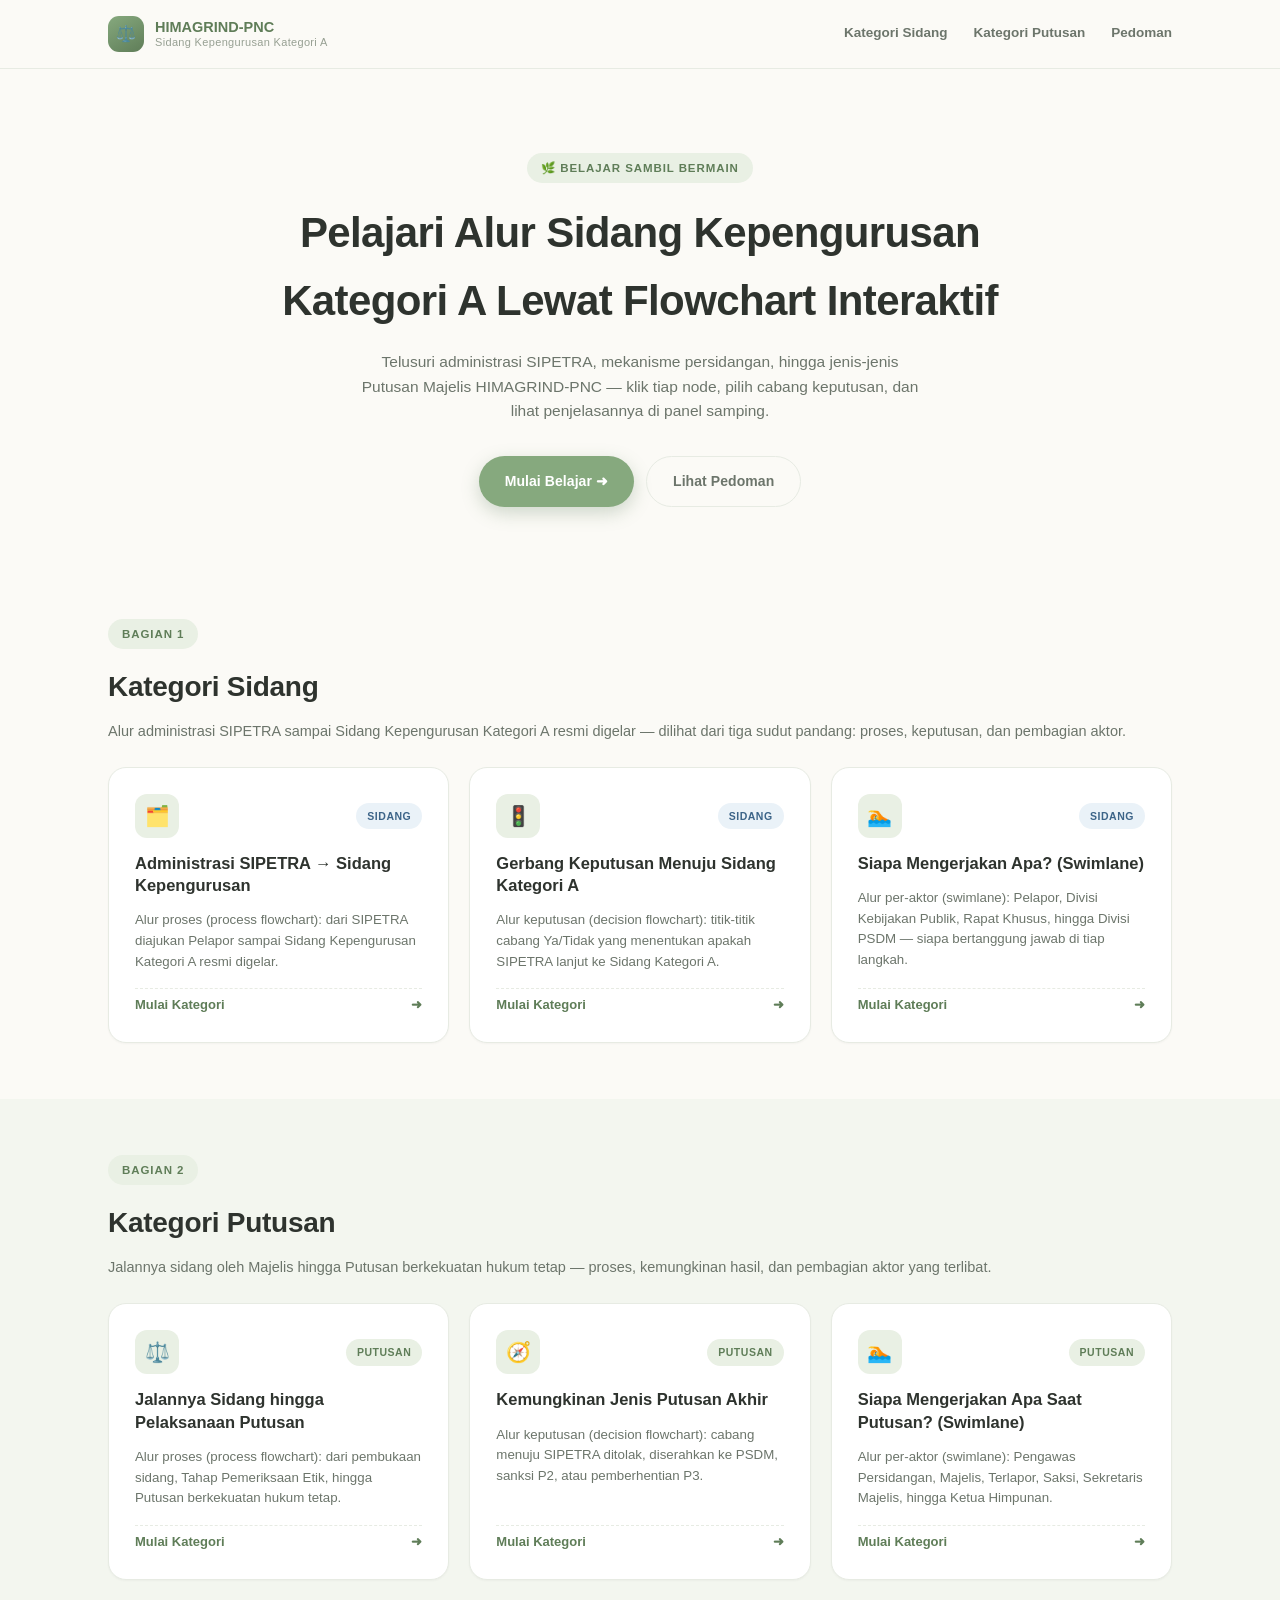
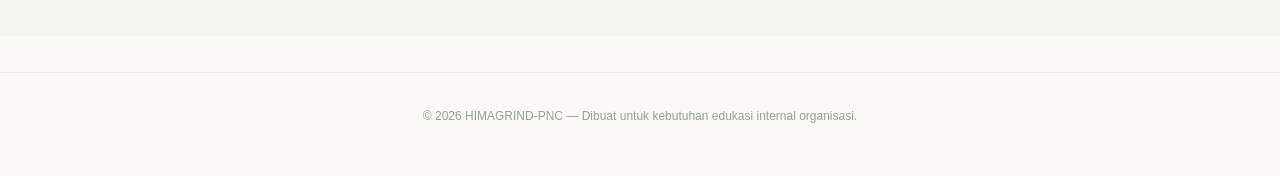
==== index.html @ eec42238 "Initial commit" ====
<!DOCTYPE html>
<html lang="id">
<head>
<meta charset="UTF-8">
<meta name="viewport" content="width=device-width, initial-scale=1.0">
<title>Flowchart Game — Sidang Kepengurusan Kategori A | HIMAGRIND-PNC</title>
<link rel="stylesheet" href="assets/css/main.css">
</head>
<body>

  <nav class="navbar">
    <div class="navbar-inner">
      <div class="brand">
        <div class="brand-emblem">⚖️</div>
        <div class="brand-text">
          <span>HIMAGRIND-PNC</span>
          <small>Sidang Kepengurusan Kategori A</small>
        </div>
      </div>
      <div class="nav-links">
        <a href="#kategori-sidang">Kategori Sidang</a>
        <a href="#kategori-putusan">Kategori Putusan</a>
        <a href="docs/PEDOMAN.md" target="_blank" rel="noopener">Pedoman</a>
      </div>
    </div>
  </nav>

  <!-- HERO: satu fokus, satu CTA -->
  <header class="hero container">
    <span class="eyebrow">🌿 Belajar Sambil Bermain</span>
    <h1>Pelajari Alur Sidang Kepengurusan Kategori A Lewat Flowchart Interaktif</h1>
    <p>Telusuri administrasi SIPETRA, mekanisme persidangan, hingga jenis-jenis Putusan Majelis HIMAGRIND-PNC — klik tiap node, pilih cabang keputusan, dan lihat penjelasannya di panel samping.</p>
    <div class="hero-cta-row">
      <a class="btn btn-primary" href="#kategori-sidang">Mulai Belajar ➜</a>
      <a class="btn btn-secondary" href="docs/PEDOMAN.md" target="_blank" rel="noopener">Lihat Pedoman</a>
    </div>
  </header>

  <!-- SECTION: Kategori Sidang -->
  <section class="section" id="kategori-sidang">
    <div class="container">
      <div class="section-head align-left">
        <span class="eyebrow">Bagian 1</span>
        <h2>Kategori Sidang</h2>
        <p>Alur administrasi SIPETRA sampai Sidang Kepengurusan Kategori A resmi digelar — dilihat dari tiga sudut pandang: proses, keputusan, dan pembagian aktor.</p>
      </div>
      <div class="category-grid" id="gridSidang"></div>
    </div>
  </section>

  <!-- SECTION: Kategori Putusan -->
  <section class="section section-alt" id="kategori-putusan">
    <div class="container">
      <div class="section-head align-left">
        <span class="eyebrow">Bagian 2</span>
        <h2>Kategori Putusan</h2>
        <p>Jalannya sidang oleh Majelis hingga Putusan berkekuatan hukum tetap — proses, kemungkinan hasil, dan pembagian aktor yang terlibat.</p>
      </div>
      <div class="category-grid" id="gridPutusan"></div>
    </div>
  </section>

  <footer class="site-footer">
    © <span data-year></span> HIMAGRIND-PNC — Dibuat untuk kebutuhan edukasi internal organisasi.
  </footer>

  <script src="assets/js/flowchart-data.js"></script>
  <script src="assets/js/main.js"></script>
</body>
</html>
---- assets/css/main.css ----
/* =========================================================
   MAIN.CSS — v2 (Redesign visual, workflow tidak berubah)
   Arah desain: clean, lega, terstruktur per-section, CTA tegas,
   tombol sekunder tenang, tetap soft sage & cute.
   ========================================================= */

:root{
  --bg: #FBFAF6;
  --bg-alt: #F3F6EF;
  --card-bg: #FFFFFF;

  --sage: #86A97E;
  --sage-dark: #5F7D58;
  --sage-pale: #E9F0E4;
  --sage-line: #D7E4D1;

  --text: #2E332E;
  --text-soft: #6C756B;
  --text-faint: #97A093;
  --border: #E7EBE3;

  --amber: #D9A854;
  --amber-pale: #FBF2E1;
  --amber-line: #EBD3A0;
  --amber-text: #93701F;

  --rose: #D98B85;
  --rose-pale: #FBEBE9;
  --rose-line: #EEC6C2;
  --rose-text: #A2554E;

  --blue: #6F9BC2;
  --blue-pale: #EAF2F8;
  --blue-line: #C9DDEC;
  --blue-text: #3C6488;

  --success: #78A971;
  --success-pale: #E9F3E6;

  --r-xl: 26px;
  --r-lg: 18px;
  --r-md: 12px;
  --r-sm: 8px;
  --r-pill: 999px;

  --shadow-xs: 0 1px 2px rgba(40,50,40,0.04);
  --shadow-sm: 0 4px 16px rgba(40,50,40,0.06);
  --shadow-md: 0 10px 30px rgba(40,50,40,0.09);

  --space-1: 6px;
  --space-2: 10px;
  --space-3: 16px;
  --space-4: 24px;
  --space-5: 36px;
  --space-6: 56px;
  --space-7: 84px;

  --font: "Poppins","Segoe UI",-apple-system,BlinkMacSystemFont,sans-serif;
}

*{box-sizing:border-box;}
html{scroll-behavior:smooth;}
html,body{margin:0;padding:0;}
body{
  font-family:var(--font);
  background:var(--bg);
  color:var(--text);
  line-height:1.6;
  -webkit-font-smoothing:antialiased;
}
img{max-width:100%;display:block;}
a{color:inherit;text-decoration:none;}
button{font-family:inherit;cursor:pointer;}
ul{margin:0;padding:0;list-style:none;}
h1,h2,h3,h4{margin:0;}
p{margin:0;}

.container{max-width:1120px;margin:0 auto;padding:0 28px;}
.container-narrow{max-width:760px;margin:0 auto;padding:0 28px;}

/* =========================================================
   1. NAVBAR — ringkas, minim elemen
   ========================================================= */
.navbar{
  position:sticky;top:0;z-index:50;
  background:rgba(251,250,246,0.92);
  backdrop-filter:blur(8px);
  border-bottom:1px solid var(--border);
}
.navbar-inner{
  max-width:1120px;margin:0 auto;padding:16px 28px;
  display:flex;align-items:center;justify-content:space-between;
}
.brand{display:flex;align-items:center;gap:11px;font-weight:700;color:var(--sage-dark);}
.brand-emblem{
  width:36px;height:36px;border-radius:11px;
  background:linear-gradient(150deg,var(--sage),var(--sage-dark));
  display:flex;align-items:center;justify-content:center;
  color:#fff;font-size:16px;flex-shrink:0;
}
.brand-text{display:flex;flex-direction:column;line-height:1.15;}
.brand-text span{font-size:14.5px;}
.brand-text small{font-weight:500;color:var(--text-faint);font-size:11px;letter-spacing:.03em;}
.nav-links{display:flex;gap:26px;font-size:13.5px;font-weight:600;color:var(--text-soft);}
.nav-links a{padding:6px 0;border-bottom:2px solid transparent;transition:color .15s ease,border-color .15s ease;}
.nav-links a:hover{color:var(--sage-dark);border-color:var(--sage-line);}

/* =========================================================
   2. SECTION SCAFFOLD — pembagian tegas & konsisten
   ========================================================= */
.section{padding:var(--space-6) 0;}
.section-alt{background:var(--bg-alt);}
.section-tight{padding:var(--space-4) 0;}

.eyebrow{
  display:inline-flex;align-items:center;gap:7px;
  font-size:11.5px;font-weight:700;letter-spacing:.08em;text-transform:uppercase;
  color:var(--sage-dark);background:var(--sage-pale);
  padding:6px 14px;border-radius:var(--r-pill);
  margin-bottom:var(--space-3);
}
.section-head{
  max-width:640px;margin:0 auto var(--space-5);text-align:center;
}
.section-head.align-left{margin:0 0 var(--space-4);text-align:left;max-width:none;}
.section-head h2{font-size:clamp(21px,2.6vw,28px);font-weight:800;letter-spacing:-0.01em;}
.section-head p{color:var(--text-soft);font-size:14.5px;margin-top:10px;}

/* =========================================================
   3. HERO
   ========================================================= */
.hero{padding:var(--space-7) 0 var(--space-6);text-align:center;}
.hero h1{
  font-size:clamp(28px,4.4vw,42px);
  font-weight:800;letter-spacing:-0.015em;color:var(--text);
  margin-bottom:16px;max-width:760px;margin-left:auto;margin-right:auto;
}
.hero p{max-width:560px;margin:0 auto;color:var(--text-soft);font-size:15.5px;}
.hero-cta-row{display:flex;justify-content:center;gap:12px;margin-top:32px;flex-wrap:wrap;}

/* =========================================================
   4. BUTTON — primer tegas, sekunder tenang
   ========================================================= */
.btn{
  display:inline-flex;align-items:center;justify-content:center;gap:8px;
  padding:13px 26px;border-radius:var(--r-pill);border:none;
  font-size:14px;font-weight:700;letter-spacing:.005em;
  transition:transform .15s ease,background .15s ease,box-shadow .15s ease,border-color .15s ease,color .15s ease;
  white-space:nowrap;
}
.btn-primary{
  background:var(--sage);color:#fff;
  box-shadow:0 6px 18px rgba(95,125,88,0.28);
}
.btn-primary:hover{background:var(--sage-dark);transform:translateY(-1px);box-shadow:0 8px 22px rgba(95,125,88,0.34);}
.btn-secondary{
  background:transparent;color:var(--text-soft);
  border:1.5px solid var(--border);
}
.btn-secondary:hover{border-color:var(--sage-line);color:var(--sage-dark);background:var(--sage-pale);}
.btn-quiet{
  background:none;border:none;color:var(--text-faint);
  padding:10px 14px;font-weight:600;
}
.btn-quiet:hover{color:var(--sage-dark);}
.btn:disabled{opacity:.35;cursor:not-allowed;transform:none !important;box-shadow:none !important;}
.btn-block{width:100%;}
.btn-sm{padding:9px 18px;font-size:13px;}

/* =========================================================
   5. KARTU KATEGORI — modular, konsisten, mudah dipindai
   ========================================================= */
.category-grid{
  display:grid;
  grid-template-columns:repeat(auto-fit,minmax(280px,1fr));
  gap:20px;
}
.category-card{
  background:var(--card-bg);
  border:1px solid var(--border);
  border-radius:var(--r-lg);
  padding:26px;
  box-shadow:var(--shadow-xs);
  transition:transform .18s ease,box-shadow .18s ease,border-color .18s ease;
  display:flex;flex-direction:column;gap:14px;
}
.category-card:hover{transform:translateY(-3px);box-shadow:var(--shadow-md);border-color:var(--sage-line);}
.card-top-row{display:flex;align-items:center;justify-content:space-between;}
.category-icon{
  width:44px;height:44px;border-radius:var(--r-md);
  background:var(--sage-pale);
  display:flex;align-items:center;justify-content:center;font-size:20px;
}
.category-tag{
  font-size:10.5px;font-weight:700;letter-spacing:.05em;text-transform:uppercase;
  background:var(--amber-pale);color:var(--amber-text);
  padding:5px 11px;border-radius:var(--r-pill);
}
.category-tag.tag-sidang{background:var(--blue-pale);color:var(--blue-text);}
.category-tag.tag-putusan{background:var(--sage-pale);color:var(--sage-dark);}
.category-card h3{font-size:16.5px;font-weight:700;line-height:1.35;}
.category-card .cat-desc{font-size:13.3px;color:var(--text-soft);flex-grow:1;line-height:1.55;}
.card-cta{
  display:flex;align-items:center;justify-content:space-between;
  font-size:13px;font-weight:700;color:var(--sage-dark);
  padding-top:6px;border-top:1px dashed var(--border);margin-top:2px;
}
.card-cta .arrow{transition:transform .15s ease;}
.category-card:hover .card-cta .arrow{transform:translateX(3px);}

/* =========================================================
   6. HALAMAN KATEGORI (GAME) — fokus tunggal ke flowchart
   ========================================================= */
.game-header{background:var(--bg-alt);border-bottom:1px solid var(--border);padding:34px 0 30px;}
.game-header .crumbs{font-size:12px;color:var(--text-faint);margin-bottom:12px;}
.game-header .crumbs a{color:var(--sage-dark);font-weight:600;}
.game-header h1{font-size:clamp(21px,2.8vw,27px);font-weight:800;letter-spacing:-0.01em;max-width:680px;}
.game-header .cat-sub{color:var(--text-soft);font-size:13.8px;margin-top:9px;max-width:620px;}
.game-header .meta-row{display:flex;gap:10px;flex-wrap:wrap;margin-top:16px;}
.meta-pill{
  font-size:11.5px;font-weight:700;color:var(--amber-text);background:var(--amber-pale);
  padding:5px 12px;border-radius:var(--r-pill);
}

.game-wrap{
  display:grid;grid-template-columns:1.45fr 1fr;gap:24px;
  padding:var(--space-5) 0 var(--space-6);align-items:start;
}
@media (max-width:900px){.game-wrap{grid-template-columns:1fr;}}

.progress-strip{display:flex;align-items:center;gap:12px;margin-bottom:22px;}
.progress-bar-outer{flex-grow:1;height:6px;background:var(--sage-pale);border-radius:var(--r-pill);overflow:hidden;}
.progress-bar-inner{height:100%;background:var(--sage);border-radius:var(--r-pill);width:0%;transition:width .3s ease;}
.progress-text{font-size:11.5px;color:var(--text-faint);white-space:nowrap;font-weight:600;}

.flowchart-panel{
  background:var(--card-bg);border:1px solid var(--border);border-radius:var(--r-xl);
  padding:28px;box-shadow:var(--shadow-sm);
}

.start-screen{text-align:center;padding:56px 12px 44px;}
.start-screen .emoji{font-size:38px;margin-bottom:16px;}
.start-screen h2{font-size:19px;font-weight:800;margin-bottom:10px;}
.start-screen p{color:var(--text-soft);font-size:13.8px;max-width:400px;margin:0 auto 26px;line-height:1.6;}

.flowchart-area{
  display:flex;flex-direction:column;align-items:center;gap:0;
  max-height:600px;overflow-y:auto;padding:8px 4px 4px;
}
.flowchart-area::-webkit-scrollbar{width:6px;}
.flowchart-area::-webkit-scrollbar-thumb{background:var(--sage-line);border-radius:6px;}

.f-node{
  width:100%;max-width:460px;
  border-radius:var(--r-lg);
  padding:16px 20px;
  border:1px solid var(--sage-line);
  background:var(--sage-pale);
  font-size:13.3px;
  cursor:pointer;
  position:relative;
  animation:popin .25s ease;
  transition:box-shadow .15s ease, border-color .15s ease, transform .1s ease;
}
.f-node:hover{box-shadow:var(--shadow-sm);transform:translateY(-1px);}
.f-node.active{border-color:var(--sage-dark);box-shadow:0 0 0 3px rgba(134,169,126,0.18);}
.f-node .f-type{font-size:10px;font-weight:800;letter-spacing:.07em;text-transform:uppercase;color:var(--sage-dark);margin-bottom:5px;display:block;}
.f-node .f-title{font-weight:700;color:var(--text);line-height:1.4;}
.f-node .f-actor{display:inline-flex;align-items:center;gap:5px;margin-top:10px;font-size:10.5px;font-weight:700;background:#fff;color:var(--text-soft);padding:3px 10px;border-radius:var(--r-pill);border:1px solid var(--border);}

.f-node.type-start{background:var(--success-pale);border-color:#cfe3ca;border-radius:var(--r-pill);text-align:center;}
.f-node.type-start .f-type{color:var(--success);}
.f-node.type-end{background:var(--rose-pale);border-color:var(--rose-line);border-radius:var(--r-pill);text-align:center;}
.f-node.type-end .f-type{color:var(--rose-text);}
.f-node.type-decision{background:var(--amber-pale);border-color:var(--amber-line);}
.f-node.type-decision .f-type{color:var(--amber-text);}
.f-node.type-process{background:var(--blue-pale);border-color:var(--blue-line);}
.f-node.type-process .f-type{color:var(--blue-text);}

.f-connector{width:1.5px;height:26px;background:var(--sage-line);}

.choice-row{display:flex;gap:10px;flex-wrap:wrap;justify-content:center;margin:16px 0 6px;}
.choice-btn{
  padding:11px 20px;border-radius:var(--r-pill);border:1.5px solid var(--sage);
  background:#fff;color:var(--sage-dark);font-weight:700;font-size:13px;
  transition:background .15s ease, color .15s ease, transform .15s ease;
}
.choice-btn:hover{background:var(--sage);color:#fff;transform:translateY(-1px);}
.choice-btn.taken{background:var(--sage);color:#fff;}
.choice-btn:disabled:not(.taken){opacity:.35;}

.f-continue-row{display:flex;justify-content:center;margin:16px 0 4px;}

@keyframes popin{from{opacity:0;transform:translateY(-5px) scale(.985);}to{opacity:1;transform:translateY(0) scale(1);}}

/* =========================================================
   7. INFO PANEL — tenang, whitespace jadi pemisah utama
   ========================================================= */
.info-panel{
  background:var(--card-bg);border:1px solid var(--border);border-radius:var(--r-xl);
  padding:26px;box-shadow:var(--shadow-sm);position:sticky;top:88px;
}
.info-panel .panel-label{font-size:11px;letter-spacing:.06em;text-transform:uppercase;color:var(--text-faint);font-weight:700;margin-bottom:16px;}
.info-empty{color:var(--text-faint);font-size:13.3px;text-align:center;padding:36px 10px;line-height:1.6;}
.info-node-type{
  display:inline-block;font-size:10.5px;font-weight:800;letter-spacing:.05em;text-transform:uppercase;
  padding:4px 12px;border-radius:var(--r-pill);margin-bottom:14px;
}
.info-node-type.type-start{background:var(--success-pale);color:var(--success);}
.info-node-type.type-process{background:var(--blue-pale);color:var(--blue-text);}
.info-node-type.type-decision{background:var(--amber-pale);color:var(--amber-text);}
.info-node-type.type-end{background:var(--rose-pale);color:var(--rose-text);}
.info-panel .info-title{font-size:17px;font-weight:800;margin-bottom:10px;line-height:1.4;}
.info-panel .info-desc{font-size:13.6px;color:var(--text-soft);margin-bottom:6px;line-height:1.65;}
.info-block{margin-top:18px;padding-top:18px;border-top:1px solid var(--border);}
.info-block h5{font-size:10.5px;text-transform:uppercase;letter-spacing:.05em;color:var(--text-faint);font-weight:700;margin-bottom:8px;}
.info-actor-badge{display:inline-flex;align-items:center;gap:6px;font-size:12.5px;font-weight:700;background:var(--sage-pale);color:var(--sage-dark);padding:6px 13px;border-radius:var(--r-pill);}
.info-legal{font-size:12.3px;font-weight:600;color:var(--amber-text);background:var(--amber-pale);padding:7px 13px;border-radius:var(--r-md);display:inline-block;line-height:1.5;}
.info-choices li{font-size:12.8px;padding:8px 0;border-bottom:1px dashed var(--border);line-height:1.5;}
.info-choices li:last-child{border-bottom:none;}
.info-choices b{color:var(--sage-dark);}

/* =========================================================
   8. CONTROLS — tombol utama menonjol, sekunder senyap
   ========================================================= */
.controls-row{display:flex;justify-content:space-between;align-items:center;gap:10px;margin-top:22px;padding-top:20px;border-top:1px solid var(--border);flex-wrap:wrap;}
.controls-row .left-group,.controls-row .right-group{display:flex;gap:4px;flex-wrap:wrap;align-items:center;}

/* =========================================================
   9. HASIL PAGE
   ========================================================= */
.result-wrap{max-width:600px;margin:0 auto;padding:var(--space-7) 28px var(--space-6);}
.result-card{background:var(--card-bg);border:1px solid var(--border);border-radius:var(--r-xl);padding:44px 34px;box-shadow:var(--shadow-sm);text-align:center;}
.result-emoji{font-size:46px;margin-bottom:16px;}
.result-card h1{font-size:22px;font-weight:800;margin-bottom:10px;letter-spacing:-0.01em;}
.result-card p{color:var(--text-soft);font-size:13.8px;margin-bottom:26px;}
.result-path{text-align:left;background:var(--bg-alt);border-radius:var(--r-md);padding:18px 20px;margin:0 0 26px;font-size:12.8px;max-height:280px;overflow-y:auto;}
.result-path li{padding:7px 0;border-bottom:1px dashed var(--border);line-height:1.5;}
.result-path li:last-child{border-bottom:none;}
.result-actions{display:flex;gap:10px;justify-content:center;flex-wrap:wrap;}

/* =========================================================
   10. FOOTER
   ========================================================= */
.site-footer{text-align:center;padding:34px 20px 50px;color:var(--text-faint);font-size:12px;border-top:1px solid var(--border);margin-top:var(--space-5);}

/* =========================================================
   11. RESPONSIVE
   ========================================================= */
@media (max-width:640px){
  .container,.container-narrow{padding:0 18px;}
  .navbar-inner{padding:13px 18px;}
  .hero{padding:var(--space-6) 0 var(--space-5);}
  .section{padding:var(--space-5) 0;}
  .flowchart-panel,.info-panel{padding:18px;}
  .f-node{max-width:100%;}
  .game-header{padding:26px 0 22px;}
  .result-card{padding:30px 22px;}
}
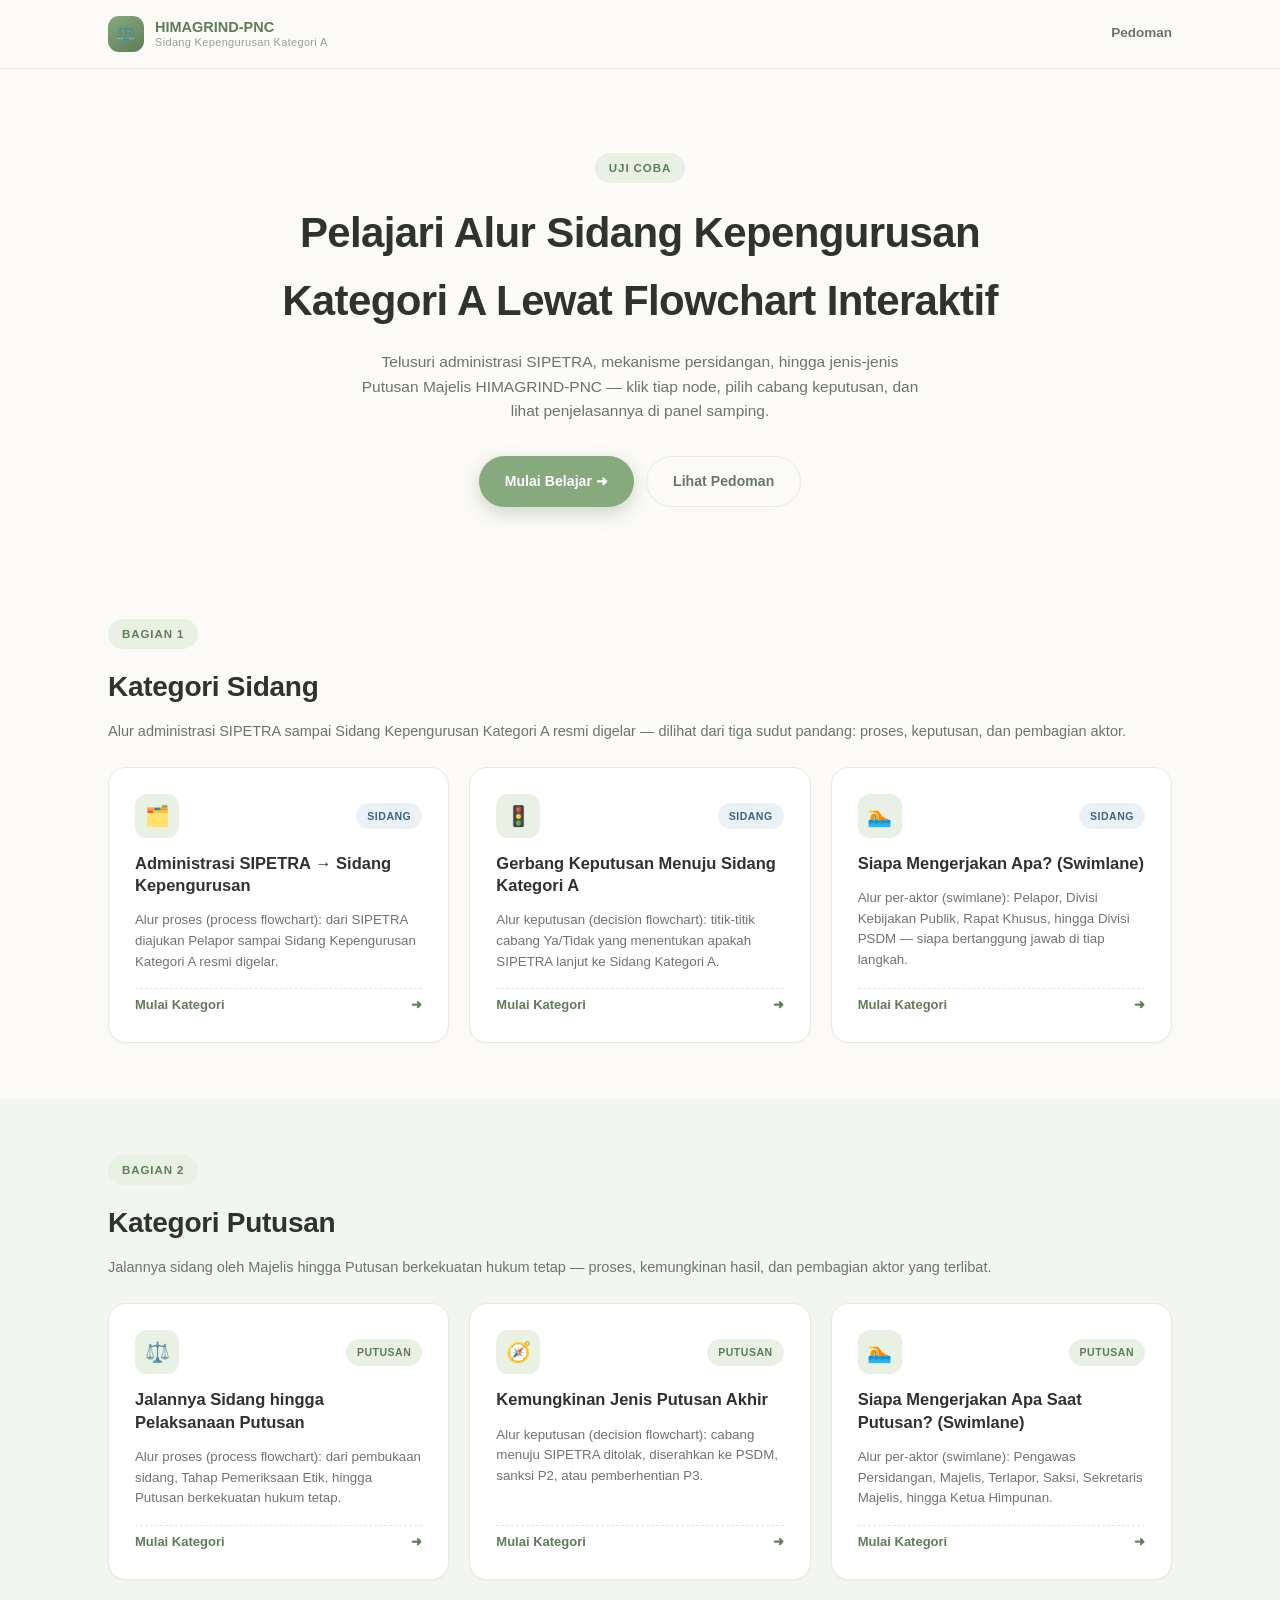
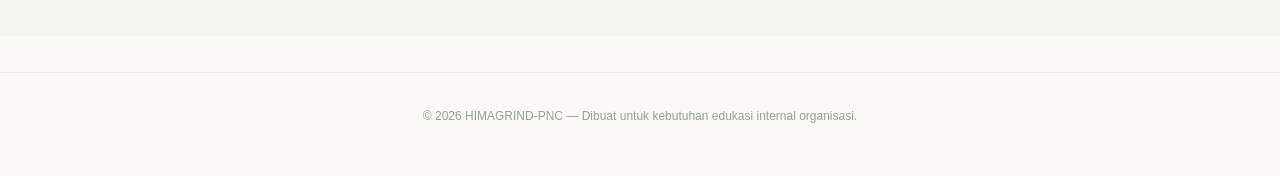
==== commit 0fbc7e17: "Update title and links in index.html" ====
--- a/index.html
+++ b/index.html
@@ -3,7 +3,7 @@
 <head>
 <meta charset="UTF-8">
 <meta name="viewport" content="width=device-width, initial-scale=1.0">
-<title>Flowchart Game — Sidang Kepengurusan Kategori A | HIMAGRIND-PNC</title>
+<title>Interactive — Sidang Kepengurusan Kategori A | HIMAGRIND-PNC</title>
 <link rel="stylesheet" href="assets/css/main.css">
 </head>
 <body>
@@ -18,21 +18,19 @@
         </div>
       </div>
       <div class="nav-links">
-        <a href="#kategori-sidang">Kategori Sidang</a>
-        <a href="#kategori-putusan">Kategori Putusan</a>
-        <a href="docs/PEDOMAN.md" target="_blank" rel="noopener">Pedoman</a>
+        <a href="https://setyosanang.github.io/FlowskA" target="_blank" rel="noopener">Pedoman</a>
       </div>
     </div>
   </nav>
 
   <!-- HERO: satu fokus, satu CTA -->
   <header class="hero container">
-    <span class="eyebrow">🌿 Belajar Sambil Bermain</span>
+    <span class="eyebrow">Uji Coba</span>
     <h1>Pelajari Alur Sidang Kepengurusan Kategori A Lewat Flowchart Interaktif</h1>
     <p>Telusuri administrasi SIPETRA, mekanisme persidangan, hingga jenis-jenis Putusan Majelis HIMAGRIND-PNC — klik tiap node, pilih cabang keputusan, dan lihat penjelasannya di panel samping.</p>
     <div class="hero-cta-row">
       <a class="btn btn-primary" href="#kategori-sidang">Mulai Belajar ➜</a>
-      <a class="btn btn-secondary" href="docs/PEDOMAN.md" target="_blank" rel="noopener">Lihat Pedoman</a>
+      <a class="btn btn-secondary" href="https://setyosanang.github.io/FlowskA/" target="_blank" rel="noopener">Lihat Pedoman</a>
     </div>
   </header>
 
